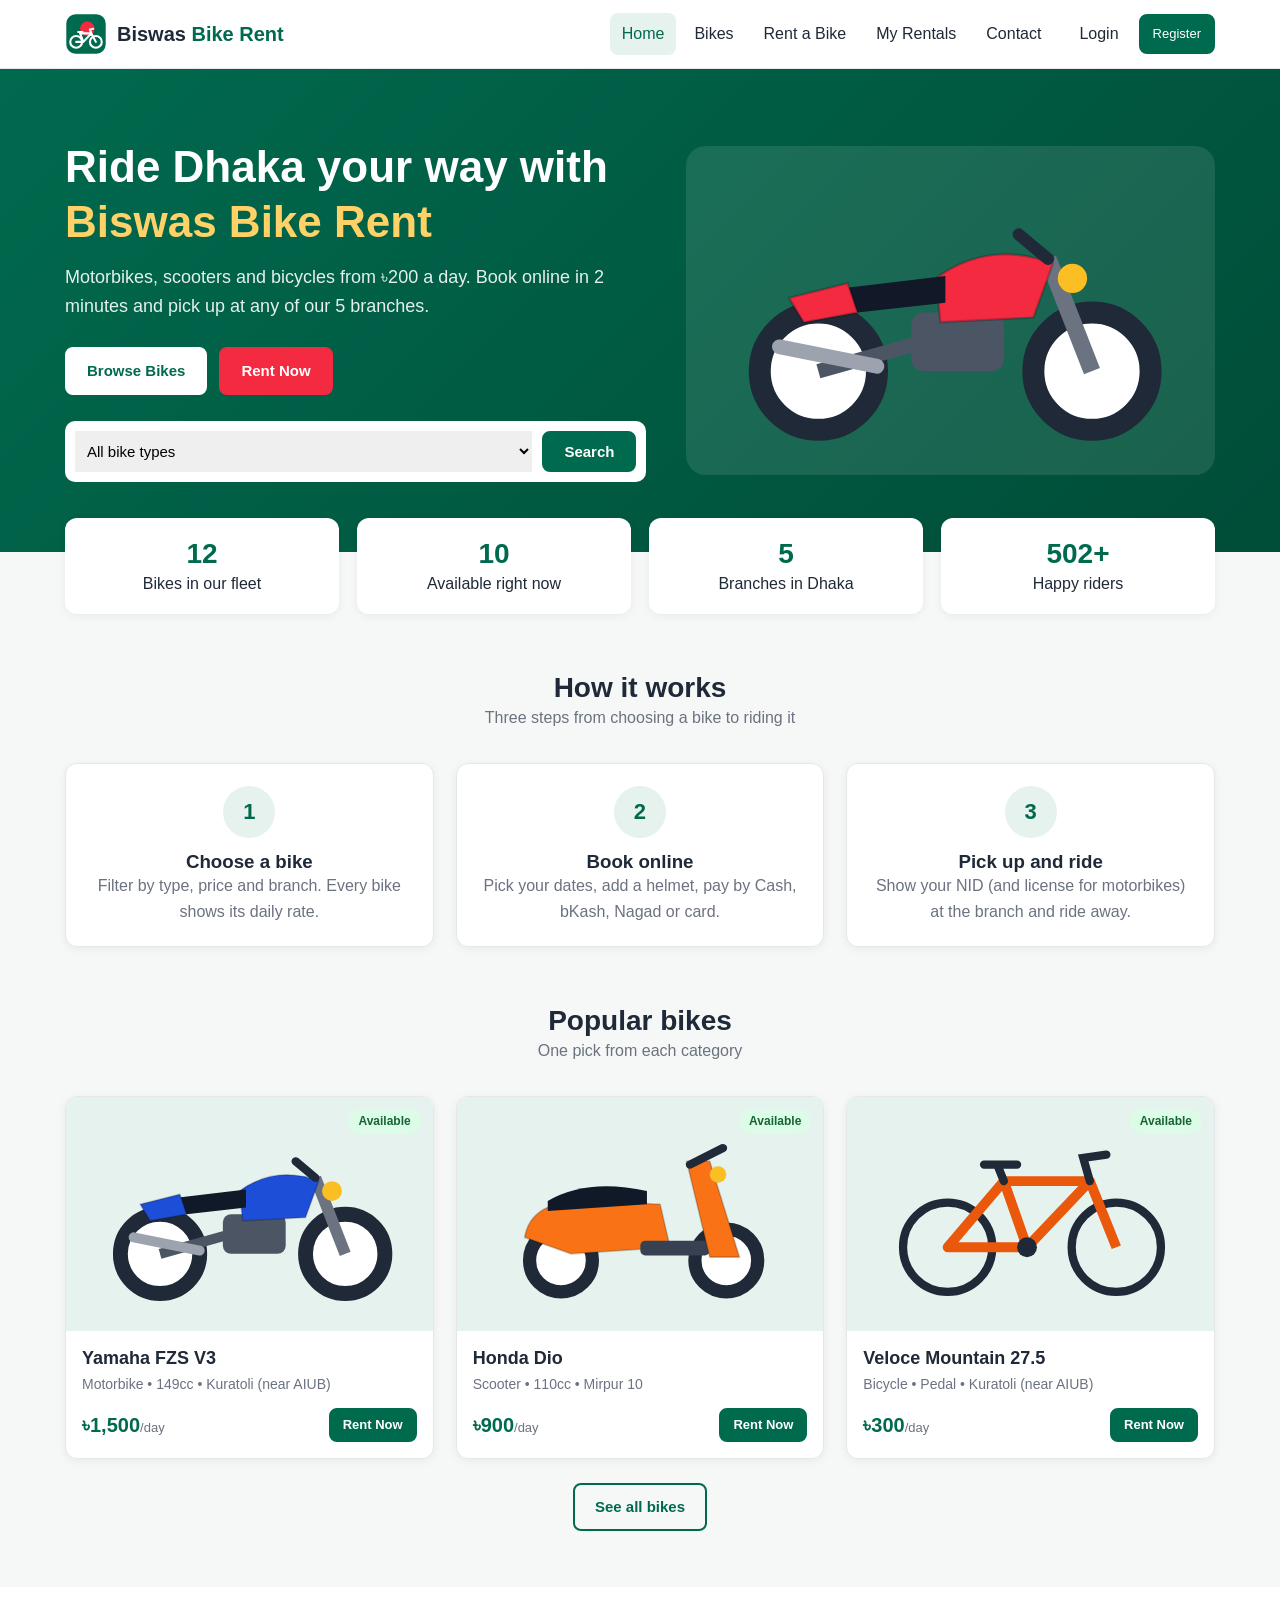
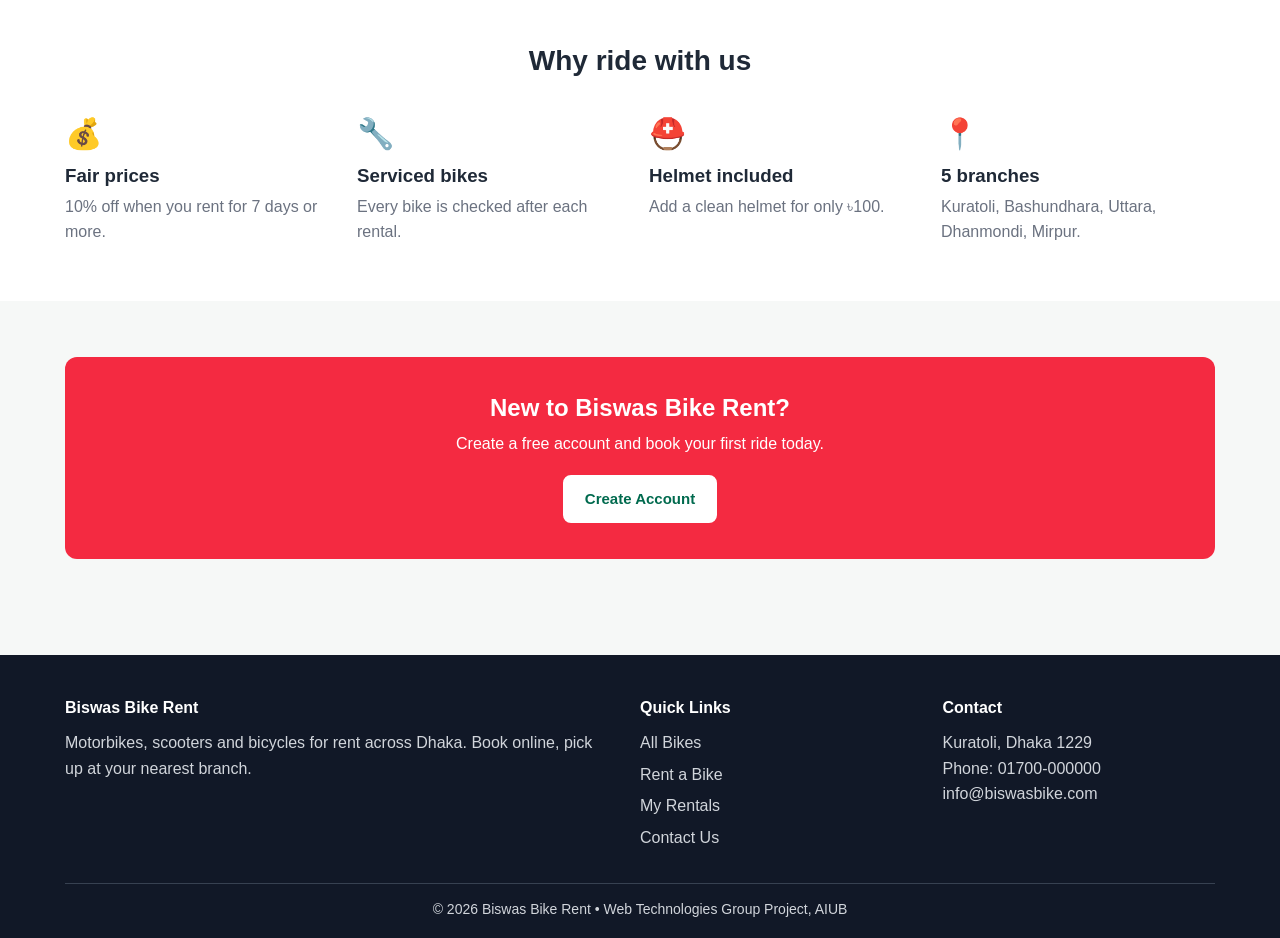
==== index.html @ cf392bbe "Add home page with stats and featured bikes" ====
<!DOCTYPE html>
<html lang="en">
<head>
  <meta charset="UTF-8">
  <meta name="viewport" content="width=device-width, initial-scale=1">
  <meta name="description" content="Biswas Bike Rent - rent motorbikes, scooters and bicycles in Dhaka">
  <title>Home | Biswas Bike Rent</title>
  <link rel="icon" type="image/svg+xml" href="images/logo-icon.svg">
  <link rel="stylesheet" href="css/style.css">
</head>
<body>

  <!-- ===== Header (same on every page) ===== -->
  <header class="site-header">
    <div class="container nav-wrap">
      <a href="index.html" class="brand">
        <img src="images/logo-icon.svg" alt="Biswas Bike Rent logo">
        <span>Biswas <b>Bike Rent</b></span>
      </a>
      <button class="menu-btn" id="menuBtn" aria-label="Open menu">&#9776;</button>
      <nav id="mainNav">
        <a href="index.html">Home</a>
        <a href="bikes.html">Bikes</a>
        <a href="rent.html">Rent a Bike</a>
        <a href="my-rentals.html">My Rentals</a>
        <a href="contact.html">Contact</a>
        <span id="navUser"></span>
      </nav>
    </div>
  </header>

  <!-- ===== Hero section ===== -->
  <section class="hero">
    <div class="container hero-inner">
      <div>
        <h1>Ride Dhaka your way with <span>Biswas Bike Rent</span></h1>
        <p>Motorbikes, scooters and bicycles from &#2547;200 a day. Book online in 2 minutes and pick up at any of our 5 branches.</p>
        <div class="hero-buttons">
          <a href="bikes.html" class="btn btn-white">Browse Bikes</a>
          <a href="rent.html" class="btn btn-red">Rent Now</a>
        </div>

        <!-- Quick search: sends the visitor to bikes.html?type=... -->
        <form class="quick-search" id="quickSearch">
          <select id="quickType">
            <option value="">All bike types</option>
            <option value="Motorbike">Motorbike</option>
            <option value="Scooter">Scooter</option>
            <option value="Bicycle">Bicycle</option>
          </select>
          <button type="submit" class="btn">Search</button>
        </form>
      </div>
      <div class="hero-art" id="heroArt"></div>
    </div>
  </section>

  <!-- ===== Live numbers (filled by home.js) ===== -->
  <div class="container">
    <div class="stats-row">
      <div class="stat-box"><h3 id="statBikes">0</h3><p>Bikes in our fleet</p></div>
      <div class="stat-box"><h3 id="statAvailable">0</h3><p>Available right now</p></div>
      <div class="stat-box"><h3 id="statBranches">0</h3><p>Branches in Dhaka</p></div>
      <div class="stat-box"><h3 id="statRiders">0</h3><p>Happy riders</p></div>
    </div>
  </div>

  <!-- ===== How it works ===== -->
  <section class="section">
    <div class="container">
      <div class="section-title">
        <h2>How it works</h2>
        <p>Three steps from choosing a bike to riding it</p>
      </div>
      <div class="grid-3">
        <div class="card step">
          <div class="step-num">1</div>
          <h3>Choose a bike</h3>
          <p class="muted">Filter by type, price and branch. Every bike shows its daily rate.</p>
        </div>
        <div class="card step">
          <div class="step-num">2</div>
          <h3>Book online</h3>
          <p class="muted">Pick your dates, add a helmet, pay by Cash, bKash, Nagad or card.</p>
        </div>
        <div class="card step">
          <div class="step-num">3</div>
          <h3>Pick up and ride</h3>
          <p class="muted">Show your NID (and license for motorbikes) at the branch and ride away.</p>
        </div>
      </div>
    </div>
  </section>

  <!-- ===== Featured bikes (filled by home.js) ===== -->
  <section class="section" style="padding-top:0;">
    <div class="container">
      <div class="section-title">
        <h2>Popular bikes</h2>
        <p>One pick from each category</p>
      </div>
      <div class="grid-3" id="featuredBikes"></div>
      <p style="text-align:center; margin-top:24px;">
        <a href="bikes.html" class="btn btn-outline">See all bikes</a>
      </p>
    </div>
  </section>

  <!-- ===== Why choose us ===== -->
  <section class="section" style="background:#fff;">
    <div class="container">
      <div class="section-title">
        <h2>Why ride with us</h2>
      </div>
      <div class="grid-4">
        <div class="feature"><div class="icon">&#128176;</div><h3>Fair prices</h3><p class="muted">10% off when you rent for 7 days or more.</p></div>
        <div class="feature"><div class="icon">&#128295;</div><h3>Serviced bikes</h3><p class="muted">Every bike is checked after each rental.</p></div>
        <div class="feature"><div class="icon">&#9937;&#65039;</div><h3>Helmet included</h3><p class="muted">Add a clean helmet for only &#2547;100.</p></div>
        <div class="feature"><div class="icon">&#128205;</div><h3>5 branches</h3><p class="muted">Kuratoli, Bashundhara, Uttara, Dhanmondi, Mirpur.</p></div>
      </div>
    </div>
  </section>

  <!-- ===== Call to action ===== -->
  <section class="section">
    <div class="container">
      <div class="cta">
        <h2>New to Biswas Bike Rent?</h2>
        <p>Create a free account and book your first ride today.</p>
        <a href="register.html" class="btn btn-white">Create Account</a>
      </div>
    </div>
  </section>

  <!-- ===== Footer (same on every page) ===== -->
  <footer class="site-footer">
    <div class="container">
      <div class="footer-grid">
        <div>
          <h4>Biswas Bike Rent</h4>
          <p>Motorbikes, scooters and bicycles for rent across Dhaka. Book online, pick up at your nearest branch.</p>
        </div>
        <div>
          <h4>Quick Links</h4>
          <a href="bikes.html">All Bikes</a>
          <a href="rent.html">Rent a Bike</a>
          <a href="my-rentals.html">My Rentals</a>
          <a href="contact.html">Contact Us</a>
        </div>
        <div>
          <h4>Contact</h4>
          <p>Kuratoli, Dhaka 1229<br>Phone: 01700-000000</p>
          <a href="mailto:info@biswasbike.com">info@biswasbike.com</a>
        </div>
      </div>
      <div class="footer-bottom">&copy; <span id="year">2026</span> Biswas Bike Rent &bull; Web Technologies Group Project, AIUB</div>
    </div>
  </footer>

  <script src="js/storage.js"></script>
  <script src="js/home.js"></script>
</body>
</html>
---- css/style.css ----
/* =========================================================
   Biswas Bike Rent - Main Stylesheet (external CSS)
   Sections: 1. Variables & reset  2. Layout  3. Header/Nav
   4. Buttons  5. Home page  6. Bike cards  7. Forms
   8. Tables & badges  9. Dashboard  10. Footer  11. Mobile
   ========================================================= */

/* ---------- 1. Variables & reset ---------- */
:root {
  --green: #006a4e;
  --green-dark: #004d38;
  --green-light: #e6f2ee;
  --red: #f42a41;
  --orange: #f59e0b;
  --bg: #f6f8f7;
  --white: #ffffff;
  --text: #1f2937;
  --muted: #6b7280;
  --border: #e5e7eb;
  --radius: 12px;
  --shadow: 0 2px 10px rgba(0, 0, 0, 0.06);
}

* {
  margin: 0;
  padding: 0;
  box-sizing: border-box; /* width includes padding + border (box model) */
}

body {
  font-family: "Segoe UI", Roboto, Arial, sans-serif;
  background: var(--bg);
  color: var(--text);
  line-height: 1.6;
}

a {
  color: var(--green);
  text-decoration: none;
}

img {
  max-width: 100%;
}

h1, h2, h3 {
  line-height: 1.25;
}

/* ---------- 2. Layout ---------- */
.container {
  width: 92%;
  max-width: 1150px;
  margin: 0 auto;
}

.section {
  padding: 56px 0;
}

.section-title {
  text-align: center;
  margin-bottom: 32px;
}

.section-title h2 {
  font-size: 28px;
}

.section-title p {
  color: var(--muted);
}

.page-head {
  background: var(--green);
  color: var(--white);
  padding: 36px 0;
}

.page-head p {
  opacity: 0.85;
}

.grid-3 {
  display: grid;
  grid-template-columns: repeat(3, 1fr);
  gap: 22px;
}

.grid-4 {
  display: grid;
  grid-template-columns: repeat(4, 1fr);
  gap: 18px;
}

.card {
  background: var(--white);
  border: 1px solid var(--border);
  border-radius: var(--radius);
  padding: 22px;
  box-shadow: var(--shadow);
}

.muted {
  color: var(--muted);
}

.hidden {
  display: none !important;
}

/* ---------- 3. Header / Navigation ---------- */
.site-header {
  position: sticky; /* stays on top while scrolling */
  top: 0;
  z-index: 100;
  background: var(--white);
  border-bottom: 1px solid var(--border);
}

.nav-wrap {
  display: flex;
  align-items: center;
  justify-content: space-between;
  height: 68px;
}

.brand {
  display: flex;
  align-items: center;
  gap: 10px;
  color: var(--text);
  font-size: 20px;
  font-weight: 800;
}

.brand img {
  width: 42px;
  height: 42px;
}

.brand span b {
  color: var(--green);
}

#mainNav {
  display: flex;
  align-items: center;
  gap: 6px;
}

#mainNav a {
  color: var(--text);
  padding: 8px 12px;
  border-radius: 8px;
  font-weight: 500;
}

#mainNav a:hover,
#mainNav a.active {
  background: var(--green-light);
  color: var(--green);
}

#navUser {
  display: flex;
  align-items: center;
  gap: 8px;
  margin-left: 8px;
}

.hello {
  font-size: 14px;
  color: var(--muted);
}

.menu-btn {
  display: none;
  background: none;
  border: 1px solid var(--border);
  border-radius: 8px;
  font-size: 22px;
  padding: 2px 10px;
  cursor: pointer;
}

/* ---------- 4. Buttons ---------- */
.btn {
  display: inline-block;
  background: var(--green);
  color: var(--white) !important;
  border: 2px solid var(--green);
  padding: 10px 20px;
  border-radius: 8px;
  font-size: 15px;
  font-weight: 600;
  cursor: pointer;
  transition: background 0.2s;
}

.btn:hover {
  background: var(--green-dark);
  border-color: var(--green-dark);
}

.btn-outline {
  background: transparent;
  color: var(--green) !important;
}

.btn-outline:hover {
  background: var(--green-light);
}

.btn-red {
  background: var(--red);
  border-color: var(--red);
}

.btn-red:hover {
  background: #c81d31;
  border-color: #c81d31;
}

.btn-white {
  background: var(--white);
  color: var(--green) !important;
  border-color: var(--white);
}

.btn-sm {
  padding: 5px 12px;
  font-size: 13px;
}

.btn-block {
  width: 100%;
}

.btn:disabled {
  background: #9ca3af;
  border-color: #9ca3af;
  cursor: not-allowed;
}

/* ---------- 5. Home page ---------- */
.hero {
  background: linear-gradient(135deg, var(--green) 0%, var(--green-dark) 100%);
  color: var(--white);
  padding: 70px 0;
}

.hero-inner {
  display: grid;
  grid-template-columns: 1.1fr 1fr;
  gap: 40px;
  align-items: center;
}

.hero h1 {
  font-size: 44px;
  margin-bottom: 14px;
}

.hero h1 span {
  color: #ffd166;
}

.hero p {
  font-size: 18px;
  opacity: 0.9;
  margin-bottom: 26px;
}

.hero-buttons {
  display: flex;
  gap: 12px;
  flex-wrap: wrap;
}

.hero-art {
  background: rgba(255, 255, 255, 0.1);
  border-radius: 20px;
  padding: 20px;
}

.quick-search {
  display: flex;
  gap: 10px;
  margin-top: 26px;
  background: var(--white);
  padding: 10px;
  border-radius: 10px;
}

.quick-search select {
  flex: 1;
  border: none;
  font-size: 15px;
  padding: 8px;
}

.stats-row {
  display: grid;
  grid-template-columns: repeat(4, 1fr);
  gap: 18px;
  margin-top: -34px;
}

.stat-box {
  background: var(--white);
  border-radius: var(--radius);
  box-shadow: var(--shadow);
  padding: 18px;
  text-align: center;
}

.stat-box h3 {
  font-size: 28px;
  color: var(--green);
}

.step {
  text-align: center;
}

.step-num {
  width: 52px;
  height: 52px;
  line-height: 52px;
  margin: 0 auto 12px;
  border-radius: 50%;
  background: var(--green-light);
  color: var(--green);
  font-size: 22px;
  font-weight: 800;
}

.feature h3 {
  margin-bottom: 6px;
}

.feature .icon {
  font-size: 30px;
  margin-bottom: 6px;
}

.cta {
  background: var(--red);
  color: var(--white);
  border-radius: var(--radius);
  padding: 36px;
  text-align: center;
}

.cta h2 {
  margin-bottom: 8px;
}

.cta p {
  margin-bottom: 18px;
}

/* ---------- 6. Bike cards & filters ---------- */
.filter-bar {
  display: flex;
  flex-wrap: wrap;
  gap: 12px;
  align-items: center;
  background: var(--white);
  border: 1px solid var(--border);
  border-radius: var(--radius);
  padding: 14px;
  margin-bottom: 24px;
}

.filter-bar input[type="text"],
.filter-bar select {
  padding: 9px 12px;
  border: 1px solid var(--border);
  border-radius: 8px;
  font-size: 14px;
}

.filter-bar input[type="text"] {
  flex: 1;
  min-width: 200px;
}

.filter-bar label {
  font-size: 14px;
}

.bike-card {
  background: var(--white);
  border: 1px solid var(--border);
  border-radius: var(--radius);
  overflow: hidden;
  box-shadow: var(--shadow);
  display: flex;
  flex-direction: column;
  transition: transform 0.2s;
}

.bike-card:hover {
  transform: translateY(-4px);
}

.bike-img {
  background: var(--green-light);
  padding: 18px;
  position: relative;
}

.bike-img .badge {
  position: absolute; /* placed relative to .bike-img */
  top: 12px;
  right: 12px;
}

.bike-body {
  padding: 16px;
  flex: 1;
  display: flex;
  flex-direction: column;
}

.bike-body h3 {
  font-size: 18px;
}

.bike-meta {
  color: var(--muted);
  font-size: 14px;
  margin: 4px 0 12px;
}

.bike-bottom {
  margin-top: auto;
  display: flex;
  justify-content: space-between;
  align-items: center;
}

.price {
  font-size: 20px;
  font-weight: 800;
  color: var(--green);
}

.price small {
  font-size: 13px;
  color: var(--muted);
  font-weight: 500;
}

.empty {
  text-align: center;
  padding: 40px;
  color: var(--muted);
}

/* ---------- 7. Forms ---------- */
.form-card {
  max-width: 460px;
  margin: 40px auto;
}

.form-card h2 {
  margin-bottom: 4px;
}

.form-grid {
  display: grid;
  grid-template-columns: 1fr 1fr;
  gap: 14px 18px;
}

.field {
  margin-bottom: 14px;
}

.form-grid .field {
  margin-bottom: 0;
}

.field.full {
  grid-column: 1 / 3;
}

.field label {
  display: block;
  font-weight: 600;
  font-size: 14px;
  margin-bottom: 5px;
}

.field input,
.field select,
.field textarea {
  width: 100%;
  padding: 10px 12px;
  border: 1px solid var(--border);
  border-radius: 8px;
  font-size: 15px;
  font-family: inherit;
  background: var(--white);
}

.field input:focus,
.field select:focus,
.field textarea:focus {
  outline: 2px solid var(--green-light);
  border-color: var(--green);
}

.field input.invalid,
.field select.invalid,
.field textarea.invalid {
  border-color: var(--red);
}

.error-msg {
  color: var(--red);
  font-size: 13px;
  min-height: 18px;
}

.check-row {
  display: flex;
  gap: 8px;
  align-items: center;
  font-size: 14px;
}

.check-row input {
  width: auto;
}

.form-note {
  text-align: center;
  margin-top: 14px;
  font-size: 14px;
}

.demo-box {
  background: var(--green-light);
  border-radius: 8px;
  padding: 10px 12px;
  font-size: 13px;
  margin: 12px 0 16px;
}

.rent-layout {
  display: grid;
  grid-template-columns: 1.6fr 1fr;
  gap: 24px;
  align-items: start;
}

.summary {
  position: sticky;
  top: 90px;
}

.summary-row {
  display: flex;
  justify-content: space-between;
  padding: 7px 0;
  border-bottom: 1px dashed var(--border);
  font-size: 15px;
}

.summary-row.total {
  border-bottom: none;
  font-size: 20px;
  font-weight: 800;
  color: var(--green);
}

/* ---------- 8. Tables & badges ---------- */
.table-wrap {
  overflow-x: auto;
}

table.table {
  width: 100%;
  border-collapse: collapse;
  background: var(--white);
  font-size: 14px;
}

.table th,
.table td {
  padding: 10px 12px;
  text-align: left;
  border-bottom: 1px solid var(--border);
  vertical-align: middle;
}

.table th {
  background: var(--green-light);
  color: var(--green-dark);
  font-size: 13px;
  text-transform: uppercase;
}

.table tr:hover td {
  background: #fafafa;
}

.badge {
  display: inline-block;
  padding: 3px 10px;
  border-radius: 20px;
  font-size: 12px;
  font-weight: 700;
}

.badge-green { background: #dcfce7; color: #166534; }
.badge-red { background: #fee2e2; color: #991b1b; }
.badge-orange { background: #fef3c7; color: #92400e; }
.badge-gray { background: #f3f4f6; color: #374151; }
.badge-blue { background: #dbeafe; color: #1e40af; }

/* ---------- 9. Dashboard ---------- */
.dash-layout {
  display: grid;
  grid-template-columns: 220px 1fr;
  gap: 24px;
  align-items: start;
}

.side-menu {
  background: var(--white);
  border: 1px solid var(--border);
  border-radius: var(--radius);
  padding: 10px;
  position: sticky;
  top: 90px;
}

.side-menu button {
  display: block;
  width: 100%;
  text-align: left;
  background: none;
  border: none;
  padding: 11px 14px;
  border-radius: 8px;
  font-size: 15px;
  cursor: pointer;
  color: var(--text);
}

.side-menu button:hover,
.side-menu button.active {
  background: var(--green-light);
  color: var(--green);
  font-weight: 600;
}

.stat-card {
  background: var(--white);
  border: 1px solid var(--border);
  border-radius: var(--radius);
  padding: 18px;
  border-left: 5px solid var(--green);
}

.stat-card.red { border-left-color: var(--red); }
.stat-card.orange { border-left-color: var(--orange); }
.stat-card.blue { border-left-color: #2563eb; }

.stat-card p {
  color: var(--muted);
  font-size: 14px;
}

.stat-card h3 {
  font-size: 26px;
}

.panel-head {
  display: flex;
  justify-content: space-between;
  align-items: center;
  gap: 12px;
  flex-wrap: wrap;
  margin-bottom: 16px;
}

.bar-row {
  display: grid;
  grid-template-columns: 90px 1fr 110px;
  gap: 10px;
  align-items: center;
  margin-bottom: 10px;
  font-size: 14px;
}

.bar-track {
  background: var(--green-light);
  border-radius: 6px;
  height: 14px;
  overflow: hidden;
}

.bar-fill {
  background: var(--green);
  height: 100%;
}

.actions {
  display: flex;
  gap: 6px;
  flex-wrap: wrap;
}

.color-dot {
  display: inline-block;
  width: 14px;
  height: 14px;
  border-radius: 50%;
  vertical-align: middle;
  border: 1px solid #ccc;
}

/* Toast message (small popup at bottom right) */
#toast {
  position: fixed; /* stays in the same place on screen */
  right: 20px;
  bottom: 20px;
  background: var(--text);
  color: var(--white);
  padding: 12px 20px;
  border-radius: 8px;
  box-shadow: var(--shadow);
  opacity: 0;
  transform: translateY(20px);
  transition: all 0.3s;
  z-index: 999;
}

#toast.show {
  opacity: 1;
  transform: translateY(0);
}

#toast.error {
  background: var(--red);
}

#toast.success {
  background: var(--green);
}

/* ---------- 10. Footer ---------- */
.site-footer {
  background: #111827;
  color: #d1d5db;
  padding: 40px 0 18px;
  margin-top: 40px;
}

.footer-grid {
  display: grid;
  grid-template-columns: 2fr 1fr 1fr;
  gap: 30px;
}

.site-footer h4 {
  color: var(--white);
  margin-bottom: 10px;
}

.site-footer a {
  color: #d1d5db;
  display: block;
  margin-bottom: 6px;
}

.site-footer a:hover {
  color: var(--white);
}

.footer-bottom {
  border-top: 1px solid #374151;
  margin-top: 26px;
  padding-top: 14px;
  text-align: center;
  font-size: 14px;
}

/* ---------- 11. Mobile (screens 860px or smaller) ---------- */
@media (max-width: 860px) {
  .menu-btn {
    display: block;
  }

  #mainNav {
    display: none;
    position: absolute;
    top: 68px;
    left: 0;
    right: 0;
    flex-direction: column;
    align-items: stretch;
    background: var(--white);
    border-bottom: 1px solid var(--border);
    padding: 10px 4%;
  }

  #mainNav.open {
    display: flex;
  }

  #navUser {
    margin: 8px 0 0;
  }

  .hero-inner,
  .rent-layout,
  .dash-layout,
  .footer-grid {
    grid-template-columns: 1fr;
  }

  .grid-3,
  .grid-4,
  .stats-row {
    grid-template-columns: 1fr 1fr;
  }

  .hero h1 {
    font-size: 32px;
  }

  .side-menu,
  .summary {
    position: static;
  }
}

@media (max-width: 560px) {
  .grid-3,
  .grid-4,
  .stats-row,
  .form-grid {
    grid-template-columns: 1fr;
  }

  .field.full {
    grid-column: auto;
  }
}
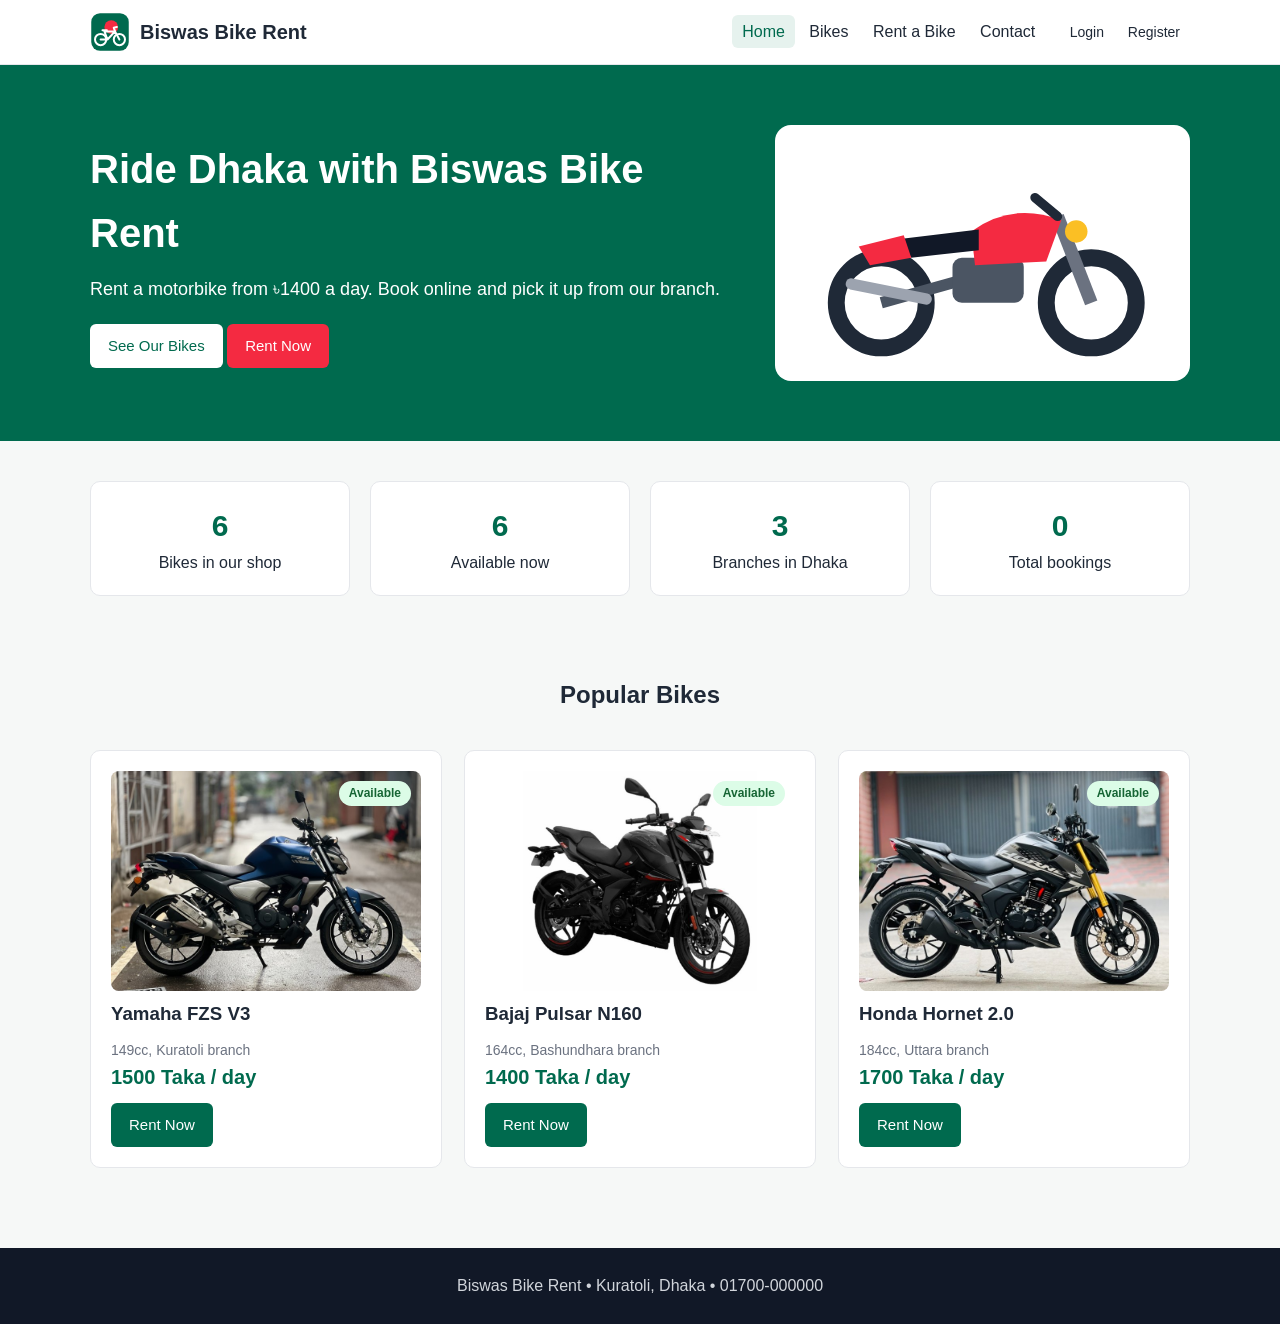
==== commit e8afd5a0: "Add home page" ====
--- a/index.html
+++ b/index.html
@@ -3,161 +3,63 @@
 <head>
   <meta charset="UTF-8">
   <meta name="viewport" content="width=device-width, initial-scale=1">
-  <meta name="description" content="Biswas Bike Rent - rent motorbikes, scooters and bicycles in Dhaka">
   <title>Home | Biswas Bike Rent</title>
-  <link rel="icon" type="image/svg+xml" href="images/logo-icon.svg">
+  <link rel="icon" href="images/logo-icon.svg">
   <link rel="stylesheet" href="css/style.css">
 </head>
 <body>
 
-  <!-- ===== Header (same on every page) ===== -->
-  <header class="site-header">
-    <div class="container nav-wrap">
-      <a href="index.html" class="brand">
-        <img src="images/logo-icon.svg" alt="Biswas Bike Rent logo">
-        <span>Biswas <b>Bike Rent</b></span>
-      </a>
-      <button class="menu-btn" id="menuBtn" aria-label="Open menu">&#9776;</button>
-      <nav id="mainNav">
-        <a href="index.html">Home</a>
+  <!-- Header (same on every page) -->
+  <header class="header">
+    <div class="container">
+      <a href="index.html" class="logo"><img src="images/logo-icon.svg" alt="Logo"> Biswas Bike Rent</a>
+      <nav class="nav">
+        <a href="index.html" class="active">Home</a>
         <a href="bikes.html">Bikes</a>
         <a href="rent.html">Rent a Bike</a>
-        <a href="my-rentals.html">My Rentals</a>
         <a href="contact.html">Contact</a>
         <span id="navUser"></span>
       </nav>
     </div>
   </header>
 
-  <!-- ===== Hero section ===== -->
+  <!-- Hero section -->
   <section class="hero">
-    <div class="container hero-inner">
+    <div class="container">
       <div>
-        <h1>Ride Dhaka your way with <span>Biswas Bike Rent</span></h1>
-        <p>Motorbikes, scooters and bicycles from &#2547;200 a day. Book online in 2 minutes and pick up at any of our 5 branches.</p>
-        <div class="hero-buttons">
-          <a href="bikes.html" class="btn btn-white">Browse Bikes</a>
-          <a href="rent.html" class="btn btn-red">Rent Now</a>
-        </div>
-
-        <!-- Quick search: sends the visitor to bikes.html?type=... -->
-        <form class="quick-search" id="quickSearch">
-          <select id="quickType">
-            <option value="">All bike types</option>
-            <option value="Motorbike">Motorbike</option>
-            <option value="Scooter">Scooter</option>
-            <option value="Bicycle">Bicycle</option>
-          </select>
-          <button type="submit" class="btn">Search</button>
-        </form>
+        <h1>Ride Dhaka with Biswas Bike Rent</h1>
+        <p>Rent a motorbike from &#2547;1400 a day. Book online and pick it up from our branch.</p>
+        <a href="bikes.html" class="btn btn-white">See Our Bikes</a>
+        <a href="rent.html" class="btn btn-red">Rent Now</a>
       </div>
-      <div class="hero-art" id="heroArt"></div>
+      <img src="images/bike.svg" alt="Motorbike">
     </div>
   </section>
 
-  <!-- ===== Live numbers (filled by home.js) ===== -->
-  <div class="container">
-    <div class="stats-row">
-      <div class="stat-box"><h3 id="statBikes">0</h3><p>Bikes in our fleet</p></div>
-      <div class="stat-box"><h3 id="statAvailable">0</h3><p>Available right now</p></div>
-      <div class="stat-box"><h3 id="statBranches">0</h3><p>Branches in Dhaka</p></div>
-      <div class="stat-box"><h3 id="statRiders">0</h3><p>Happy riders</p></div>
-    </div>
-  </div>
-
-  <!-- ===== How it works ===== -->
+  <!-- Numbers (filled by home.js) -->
   <section class="section">
-    <div class="container">
-      <div class="section-title">
-        <h2>How it works</h2>
-        <p>Three steps from choosing a bike to riding it</p>
-      </div>
-      <div class="grid-3">
-        <div class="card step">
-          <div class="step-num">1</div>
-          <h3>Choose a bike</h3>
-          <p class="muted">Filter by type, price and branch. Every bike shows its daily rate.</p>
-        </div>
-        <div class="card step">
-          <div class="step-num">2</div>
-          <h3>Book online</h3>
-          <p class="muted">Pick your dates, add a helmet, pay by Cash, bKash, Nagad or card.</p>
-        </div>
-        <div class="card step">
-          <div class="step-num">3</div>
-          <h3>Pick up and ride</h3>
-          <p class="muted">Show your NID (and license for motorbikes) at the branch and ride away.</p>
-        </div>
-      </div>
+    <div class="container boxes">
+      <div class="box"><h2 id="totalBikes">0</h2><p>Bikes in our shop</p></div>
+      <div class="box"><h2 id="availableBikes">0</h2><p>Available now</p></div>
+      <div class="box"><h2>3</h2><p>Branches in Dhaka</p></div>
+      <div class="box"><h2 id="totalBookings">0</h2><p>Total bookings</p></div>
     </div>
   </section>
 
-  <!-- ===== Featured bikes (filled by home.js) ===== -->
-  <section class="section" style="padding-top:0;">
+  <!-- Popular bikes (filled by home.js) -->
+  <section class="section">
     <div class="container">
-      <div class="section-title">
-        <h2>Popular bikes</h2>
-        <p>One pick from each category</p>
-      </div>
-      <div class="grid-3" id="featuredBikes"></div>
-      <p style="text-align:center; margin-top:24px;">
-        <a href="bikes.html" class="btn btn-outline">See all bikes</a>
-      </p>
+      <h2 class="center">Popular Bikes</h2><br>
+      <div class="bike-list" id="popularBikes"></div>
     </div>
   </section>
 
-  <!-- ===== Why choose us ===== -->
-  <section class="section" style="background:#fff;">
-    <div class="container">
-      <div class="section-title">
-        <h2>Why ride with us</h2>
-      </div>
-      <div class="grid-4">
-        <div class="feature"><div class="icon">&#128176;</div><h3>Fair prices</h3><p class="muted">10% off when you rent for 7 days or more.</p></div>
-        <div class="feature"><div class="icon">&#128295;</div><h3>Serviced bikes</h3><p class="muted">Every bike is checked after each rental.</p></div>
-        <div class="feature"><div class="icon">&#9937;&#65039;</div><h3>Helmet included</h3><p class="muted">Add a clean helmet for only &#2547;100.</p></div>
-        <div class="feature"><div class="icon">&#128205;</div><h3>5 branches</h3><p class="muted">Kuratoli, Bashundhara, Uttara, Dhanmondi, Mirpur.</p></div>
-      </div>
-    </div>
-  </section>
-
-  <!-- ===== Call to action ===== -->
-  <section class="section">
-    <div class="container">
-      <div class="cta">
-        <h2>New to Biswas Bike Rent?</h2>
-        <p>Create a free account and book your first ride today.</p>
-        <a href="register.html" class="btn btn-white">Create Account</a>
-      </div>
-    </div>
-  </section>
-
-  <!-- ===== Footer (same on every page) ===== -->
-  <footer class="site-footer">
-    <div class="container">
-      <div class="footer-grid">
-        <div>
-          <h4>Biswas Bike Rent</h4>
-          <p>Motorbikes, scooters and bicycles for rent across Dhaka. Book online, pick up at your nearest branch.</p>
-        </div>
-        <div>
-          <h4>Quick Links</h4>
-          <a href="bikes.html">All Bikes</a>
-          <a href="rent.html">Rent a Bike</a>
-          <a href="my-rentals.html">My Rentals</a>
-          <a href="contact.html">Contact Us</a>
-        </div>
-        <div>
-          <h4>Contact</h4>
-          <p>Kuratoli, Dhaka 1229<br>Phone: 01700-000000</p>
-          <a href="mailto:info@biswasbike.com">info@biswasbike.com</a>
-        </div>
-      </div>
-      <div class="footer-bottom">&copy; <span id="year">2026</span> Biswas Bike Rent &bull; Web Technologies Group Project, AIUB</div>
-    </div>
+  <!-- Footer (same on every page) -->
+  <footer class="footer">
+    <p>Biswas Bike Rent &bull; Kuratoli, Dhaka &bull; 01700-000000</p>
   </footer>
 
-  <script src="js/storage.js"></script>
+  <script src="js/data.js"></script>
   <script src="js/home.js"></script>
 </body>
 </html>
--- a/css/style.css
+++ b/css/style.css
@@ -1,856 +1,360 @@
-/* =========================================================
-   Biswas Bike Rent - Main Stylesheet (external CSS)
-   Sections: 1. Variables & reset  2. Layout  3. Header/Nav
-   4. Buttons  5. Home page  6. Bike cards  7. Forms
-   8. Tables & badges  9. Dashboard  10. Footer  11. Mobile
-   ========================================================= */
-
-/* ---------- 1. Variables & reset ---------- */
-:root {
-  --green: #006a4e;
-  --green-dark: #004d38;
-  --green-light: #e6f2ee;
-  --red: #f42a41;
-  --orange: #f59e0b;
-  --bg: #f6f8f7;
-  --white: #ffffff;
-  --text: #1f2937;
-  --muted: #6b7280;
-  --border: #e5e7eb;
-  --radius: 12px;
-  --shadow: 0 2px 10px rgba(0, 0, 0, 0.06);
-}
-
+/* ----- Universal selector: reset ----- */
 * {
   margin: 0;
   padding: 0;
-  box-sizing: border-box; /* width includes padding + border (box model) */
-}
-
+  box-sizing: border-box; /* width includes padding and border */
+}
+
+/* ----- Element selectors ----- */
 body {
-  font-family: "Segoe UI", Roboto, Arial, sans-serif;
-  background: var(--bg);
-  color: var(--text);
+  font-family: "Segoe UI", Arial, sans-serif;
+  background-color: #f6f8f7;
+  color: #1f2937;
   line-height: 1.6;
 }
 
 a {
-  color: var(--green);
+  color: #006a4e;
   text-decoration: none;
 }
 
-img {
-  max-width: 100%;
-}
-
 h1, h2, h3 {
-  line-height: 1.25;
-}
-
-/* ---------- 2. Layout ---------- */
+  margin-bottom: 10px;
+}
+
+/* ----- Layout ----- */
 .container {
-  width: 92%;
-  max-width: 1150px;
+  width: 90%;
+  max-width: 1100px;
   margin: 0 auto;
 }
 
 .section {
-  padding: 56px 0;
-}
-
-.section-title {
+  padding: 40px 0;
+}
+
+.center {
   text-align: center;
-  margin-bottom: 32px;
-}
-
-.section-title h2 {
-  font-size: 28px;
-}
-
-.section-title p {
-  color: var(--muted);
-}
-
-.page-head {
-  background: var(--green);
-  color: var(--white);
-  padding: 36px 0;
-}
-
-.page-head p {
-  opacity: 0.85;
-}
-
-.grid-3 {
-  display: grid;
-  grid-template-columns: repeat(3, 1fr);
-  gap: 22px;
-}
-
-.grid-4 {
-  display: grid;
-  grid-template-columns: repeat(4, 1fr);
-  gap: 18px;
-}
-
-.card {
-  background: var(--white);
-  border: 1px solid var(--border);
-  border-radius: var(--radius);
-  padding: 22px;
-  box-shadow: var(--shadow);
 }
 
 .muted {
-  color: var(--muted);
-}
-
-.hidden {
-  display: none !important;
-}
-
-/* ---------- 3. Header / Navigation ---------- */
-.site-header {
-  position: sticky; /* stays on top while scrolling */
+  color: #6b7280;
+  font-size: 14px;
+}
+
+/* ----- Header and navigation bar ----- */
+.header {
+  position: sticky; /* stays at the top while scrolling */
   top: 0;
-  z-index: 100;
-  background: var(--white);
-  border-bottom: 1px solid var(--border);
-}
-
-.nav-wrap {
-  display: flex;
+  z-index: 10; /* stays above the page content */
+  background-color: white;
+  border-bottom: 1px solid #e5e7eb;
+  padding: 12px 0;
+}
+
+.header .container {
+  display: flex;
+  justify-content: space-between;
   align-items: center;
-  justify-content: space-between;
-  height: 68px;
-}
-
-.brand {
+}
+
+.logo {
   display: flex;
   align-items: center;
   gap: 10px;
-  color: var(--text);
   font-size: 20px;
-  font-weight: 800;
-}
-
-.brand img {
-  width: 42px;
-  height: 42px;
-}
-
-.brand span b {
-  color: var(--green);
-}
-
-#mainNav {
-  display: flex;
-  align-items: center;
-  gap: 6px;
-}
-
-#mainNav a {
-  color: var(--text);
-  padding: 8px 12px;
-  border-radius: 8px;
-  font-weight: 500;
-}
-
-#mainNav a:hover,
-#mainNav a.active {
-  background: var(--green-light);
-  color: var(--green);
+  font-weight: bold;
+  color: #1f2937;
+}
+
+.logo img {
+  width: 40px;
+}
+
+.nav a {
+  color: #1f2937;
+  padding: 8px 10px;
+  border-radius: 6px;
+}
+
+.nav a:hover,
+.nav a.active {
+  background-color: #e6f2ee;
+  color: #006a4e;
 }
 
 #navUser {
-  display: flex;
-  align-items: center;
-  gap: 8px;
-  margin-left: 8px;
-}
-
-.hello {
-  font-size: 14px;
-  color: var(--muted);
-}
-
-.menu-btn {
-  display: none;
-  background: none;
-  border: 1px solid var(--border);
-  border-radius: 8px;
-  font-size: 22px;
-  padding: 2px 10px;
-  cursor: pointer;
-}
-
-/* ---------- 4. Buttons ---------- */
+  margin-left: 10px;
+  font-size: 14px;
+}
+
+/* ----- Buttons ----- */
 .btn {
   display: inline-block;
-  background: var(--green);
-  color: var(--white) !important;
-  border: 2px solid var(--green);
-  padding: 10px 20px;
-  border-radius: 8px;
+  background-color: #006a4e;
+  color: white;
+  border: none;
+  padding: 10px 18px;
+  border-radius: 6px;
   font-size: 15px;
-  font-weight: 600;
   cursor: pointer;
-  transition: background 0.2s;
 }
 
 .btn:hover {
-  background: var(--green-dark);
-  border-color: var(--green-dark);
-}
-
-.btn-outline {
-  background: transparent;
-  color: var(--green) !important;
-}
-
-.btn-outline:hover {
-  background: var(--green-light);
+  background-color: #004d38;
 }
 
 .btn-red {
-  background: var(--red);
-  border-color: var(--red);
+  background-color: #f42a41;
 }
 
 .btn-red:hover {
-  background: #c81d31;
-  border-color: #c81d31;
+  background-color: #c81d31;
 }
 
 .btn-white {
-  background: var(--white);
-  color: var(--green) !important;
-  border-color: var(--white);
-}
-
-.btn-sm {
-  padding: 5px 12px;
+  background-color: white;
+  color: #006a4e;
+}
+
+.btn-white:hover {
+  background-color: #e6f2ee;
+}
+
+.btn-small {
+  padding: 5px 10px;
   font-size: 13px;
 }
 
-.btn-block {
-  width: 100%;
-}
-
-.btn:disabled {
-  background: #9ca3af;
-  border-color: #9ca3af;
-  cursor: not-allowed;
-}
-
-/* ---------- 5. Home page ---------- */
+/* ----- Home page ----- */
 .hero {
-  background: linear-gradient(135deg, var(--green) 0%, var(--green-dark) 100%);
-  color: var(--white);
-  padding: 70px 0;
-}
-
-.hero-inner {
-  display: grid;
-  grid-template-columns: 1.1fr 1fr;
+  background-color: #006a4e;
+  color: white;
+  padding: 60px 0;
+}
+
+.hero .container {
+  display: flex;
+  align-items: center;
   gap: 40px;
-  align-items: center;
 }
 
 .hero h1 {
-  font-size: 44px;
-  margin-bottom: 14px;
-}
-
-.hero h1 span {
-  color: #ffd166;
+  font-size: 40px;
 }
 
 .hero p {
   font-size: 18px;
-  opacity: 0.9;
-  margin-bottom: 26px;
-}
-
-.hero-buttons {
-  display: flex;
-  gap: 12px;
+  margin-bottom: 20px;
+}
+
+.hero img {
+  width: 420px;
+  background-color: white;
+  border-radius: 16px;
+  padding: 20px;
+}
+
+/* ----- Page title band ----- */
+.page-title {
+  background-color: #006a4e;
+  color: white;
+  padding: 30px 0;
+}
+
+/* ----- Boxes for numbers ----- */
+.boxes {
+  display: flex;
+  gap: 20px;
+}
+
+.box {
+  flex: 1;
+  background-color: white;
+  border: 1px solid #e5e7eb;
+  border-radius: 10px;
+  padding: 20px;
+  text-align: center;
+}
+
+.box h2 {
+  color: #006a4e;
+  font-size: 30px;
+  margin-bottom: 0;
+}
+
+/* ----- Bike cards ----- */
+.bike-list {
+  display: flex;
   flex-wrap: wrap;
-}
-
-.hero-art {
-  background: rgba(255, 255, 255, 0.1);
-  border-radius: 20px;
+  gap: 2%; /* 3 cards of 32% + 2 gaps of 2% = 100% */
+  row-gap: 20px;
+}
+
+.bike-card {
+  position: relative; /* so the label can be placed inside it */
+  width: 32%;
+  background-color: white;
+  border: 1px solid #e5e7eb;
+  border-radius: 10px;
   padding: 20px;
 }
 
-.quick-search {
-  display: flex;
-  gap: 10px;
-  margin-top: 26px;
-  background: var(--white);
-  padding: 10px;
-  border-radius: 10px;
-}
-
-.quick-search select {
-  flex: 1;
-  border: none;
-  font-size: 15px;
-  padding: 8px;
-}
-
-.stats-row {
-  display: grid;
-  grid-template-columns: repeat(4, 1fr);
-  gap: 18px;
-  margin-top: -34px;
-}
-
-.stat-box {
-  background: var(--white);
-  border-radius: var(--radius);
-  box-shadow: var(--shadow);
-  padding: 18px;
-  text-align: center;
-}
-
-.stat-box h3 {
-  font-size: 28px;
-  color: var(--green);
-}
-
-.step {
-  text-align: center;
-}
-
-.step-num {
-  width: 52px;
-  height: 52px;
-  line-height: 52px;
-  margin: 0 auto 12px;
-  border-radius: 50%;
-  background: var(--green-light);
-  color: var(--green);
-  font-size: 22px;
-  font-weight: 800;
-}
-
-.feature h3 {
-  margin-bottom: 6px;
-}
-
-.feature .icon {
-  font-size: 30px;
-  margin-bottom: 6px;
-}
-
-.cta {
-  background: var(--red);
-  color: var(--white);
-  border-radius: var(--radius);
-  padding: 36px;
-  text-align: center;
-}
-
-.cta h2 {
-  margin-bottom: 8px;
-}
-
-.cta p {
-  margin-bottom: 18px;
-}
-
-/* ---------- 6. Bike cards & filters ---------- */
-.filter-bar {
-  display: flex;
-  flex-wrap: wrap;
-  gap: 12px;
-  align-items: center;
-  background: var(--white);
-  border: 1px solid var(--border);
-  border-radius: var(--radius);
-  padding: 14px;
-  margin-bottom: 24px;
-}
-
-.filter-bar input[type="text"],
-.filter-bar select {
-  padding: 9px 12px;
-  border: 1px solid var(--border);
+.bike-card img {
+  width: 100%;
+  height: 220px;
+  object-fit: cover; /* fill the box without stretching the photo */
   border-radius: 8px;
-  font-size: 14px;
-}
-
-.filter-bar input[type="text"] {
-  flex: 1;
-  min-width: 200px;
-}
-
-.filter-bar label {
-  font-size: 14px;
-}
-
-.bike-card {
-  background: var(--white);
-  border: 1px solid var(--border);
-  border-radius: var(--radius);
-  overflow: hidden;
-  box-shadow: var(--shadow);
-  display: flex;
-  flex-direction: column;
-  transition: transform 0.2s;
-}
-
-.bike-card:hover {
-  transform: translateY(-4px);
-}
-
-.bike-img {
-  background: var(--green-light);
-  padding: 18px;
-  position: relative;
-}
-
-.bike-img .badge {
-  position: absolute; /* placed relative to .bike-img */
-  top: 12px;
-  right: 12px;
-}
-
-.bike-body {
-  padding: 16px;
-  flex: 1;
-  display: flex;
-  flex-direction: column;
-}
-
-.bike-body h3 {
-  font-size: 18px;
-}
-
-.bike-meta {
-  color: var(--muted);
-  font-size: 14px;
-  margin: 4px 0 12px;
-}
-
-.bike-bottom {
-  margin-top: auto;
-  display: flex;
-  justify-content: space-between;
-  align-items: center;
+}
+
+.bike-card .label {
+  position: absolute; /* top right corner of the card */
+  top: 30px;
+  right: 30px;
 }
 
 .price {
   font-size: 20px;
-  font-weight: 800;
-  color: var(--green);
-}
-
-.price small {
-  font-size: 13px;
-  color: var(--muted);
-  font-weight: 500;
-}
-
-.empty {
-  text-align: center;
-  padding: 40px;
-  color: var(--muted);
-}
-
-/* ---------- 7. Forms ---------- */
-.form-card {
-  max-width: 460px;
-  margin: 40px auto;
-}
-
-.form-card h2 {
-  margin-bottom: 4px;
-}
-
-.form-grid {
-  display: grid;
-  grid-template-columns: 1fr 1fr;
-  gap: 14px 18px;
-}
-
-.field {
-  margin-bottom: 14px;
-}
-
-.form-grid .field {
-  margin-bottom: 0;
-}
-
-.field.full {
-  grid-column: 1 / 3;
-}
-
-.field label {
-  display: block;
-  font-weight: 600;
-  font-size: 14px;
-  margin-bottom: 5px;
-}
-
-.field input,
-.field select,
-.field textarea {
-  width: 100%;
-  padding: 10px 12px;
-  border: 1px solid var(--border);
-  border-radius: 8px;
-  font-size: 15px;
-  font-family: inherit;
-  background: var(--white);
-}
-
-.field input:focus,
-.field select:focus,
-.field textarea:focus {
-  outline: 2px solid var(--green-light);
-  border-color: var(--green);
-}
-
-.field input.invalid,
-.field select.invalid,
-.field textarea.invalid {
-  border-color: var(--red);
-}
-
-.error-msg {
-  color: var(--red);
-  font-size: 13px;
-  min-height: 18px;
-}
-
-.check-row {
-  display: flex;
-  gap: 8px;
-  align-items: center;
-  font-size: 14px;
-}
-
-.check-row input {
-  width: auto;
-}
-
-.form-note {
-  text-align: center;
-  margin-top: 14px;
-  font-size: 14px;
-}
-
-.demo-box {
-  background: var(--green-light);
-  border-radius: 8px;
-  padding: 10px 12px;
-  font-size: 13px;
-  margin: 12px 0 16px;
-}
-
-.rent-layout {
-  display: grid;
-  grid-template-columns: 1.6fr 1fr;
-  gap: 24px;
-  align-items: start;
-}
-
-.summary {
-  position: sticky;
-  top: 90px;
-}
-
-.summary-row {
-  display: flex;
-  justify-content: space-between;
-  padding: 7px 0;
-  border-bottom: 1px dashed var(--border);
-  font-size: 15px;
-}
-
-.summary-row.total {
-  border-bottom: none;
-  font-size: 20px;
-  font-weight: 800;
-  color: var(--green);
-}
-
-/* ---------- 8. Tables & badges ---------- */
-.table-wrap {
-  overflow-x: auto;
-}
-
-table.table {
-  width: 100%;
-  border-collapse: collapse;
-  background: var(--white);
-  font-size: 14px;
-}
-
-.table th,
-.table td {
-  padding: 10px 12px;
-  text-align: left;
-  border-bottom: 1px solid var(--border);
-  vertical-align: middle;
-}
-
-.table th {
-  background: var(--green-light);
-  color: var(--green-dark);
-  font-size: 13px;
-  text-transform: uppercase;
-}
-
-.table tr:hover td {
-  background: #fafafa;
-}
-
-.badge {
-  display: inline-block;
+  font-weight: bold;
+  color: #006a4e;
+  margin-bottom: 10px;
+}
+
+/* ----- Status labels ----- */
+.label {
   padding: 3px 10px;
   border-radius: 20px;
   font-size: 12px;
-  font-weight: 700;
-}
-
-.badge-green { background: #dcfce7; color: #166534; }
-.badge-red { background: #fee2e2; color: #991b1b; }
-.badge-orange { background: #fef3c7; color: #92400e; }
-.badge-gray { background: #f3f4f6; color: #374151; }
-.badge-blue { background: #dbeafe; color: #1e40af; }
-
-/* ---------- 9. Dashboard ---------- */
-.dash-layout {
-  display: grid;
-  grid-template-columns: 220px 1fr;
-  gap: 24px;
-  align-items: start;
-}
-
-.side-menu {
-  background: var(--white);
-  border: 1px solid var(--border);
-  border-radius: var(--radius);
+  font-weight: bold;
+}
+
+.green {
+  background-color: #dcfce7;
+  color: #166534;
+}
+
+.red {
+  background-color: #fee2e2;
+  color: #991b1b;
+}
+
+/* ----- Forms ----- */
+.form-box {
+  background-color: white;
+  border: 1px solid #e5e7eb;
+  border-radius: 10px;
+  padding: 25px;
+}
+
+.small-form {
+  max-width: 420px;
+  margin: 40px auto;
+}
+
+label {
+  display: block;
+  font-weight: bold;
+  font-size: 14px;
+  margin-top: 12px;
+}
+
+input[type="text"],
+input[type="email"],
+input[type="password"],
+input[type="number"],
+input[type="date"],
+select,
+textarea {
+  width: 100%;
+  padding: 9px;
+  border: 1px solid #d1d5db;
+  border-radius: 6px;
+  font-size: 15px;
+  margin-top: 4px;
+}
+
+form .btn {
+  margin-top: 18px;
+}
+
+.note {
+  background-color: #e6f2ee;
   padding: 10px;
-  position: sticky;
-  top: 90px;
-}
-
-.side-menu button {
-  display: block;
+  border-radius: 6px;
+  font-size: 14px;
+  margin-top: 10px;
+}
+
+/* ----- Booking page: form on the left, price on the right ----- */
+.two-columns {
+  display: flex;
+  gap: 25px;
+  align-items: flex-start;
+}
+
+.two-columns .form-box:first-child {
+  flex: 2;
+}
+
+.two-columns .form-box:last-child {
+  flex: 1;
+}
+
+.row {
+  display: flex;
+  justify-content: space-between;
+  border-bottom: 1px dashed #e5e7eb;
+  padding: 8px 0;
+}
+
+.total {
+  font-size: 20px;
+  font-weight: bold;
+  color: #006a4e;
+}
+
+/* ----- Tables ----- */
+table {
   width: 100%;
+  border-collapse: collapse;
+  background-color: white;
+  font-size: 14px;
+  margin-top: 10px;
+}
+
+th, td {
+  border: 1px solid #e5e7eb;
+  padding: 8px;
   text-align: left;
-  background: none;
-  border: none;
-  padding: 11px 14px;
-  border-radius: 8px;
-  font-size: 15px;
-  cursor: pointer;
-  color: var(--text);
-}
-
-.side-menu button:hover,
-.side-menu button.active {
-  background: var(--green-light);
-  color: var(--green);
-  font-weight: 600;
-}
-
-.stat-card {
-  background: var(--white);
-  border: 1px solid var(--border);
-  border-radius: var(--radius);
-  padding: 18px;
-  border-left: 5px solid var(--green);
-}
-
-.stat-card.red { border-left-color: var(--red); }
-.stat-card.orange { border-left-color: var(--orange); }
-.stat-card.blue { border-left-color: #2563eb; }
-
-.stat-card p {
-  color: var(--muted);
-  font-size: 14px;
-}
-
-.stat-card h3 {
-  font-size: 26px;
-}
-
-.panel-head {
-  display: flex;
-  justify-content: space-between;
-  align-items: center;
-  gap: 12px;
-  flex-wrap: wrap;
-  margin-bottom: 16px;
-}
-
-.bar-row {
-  display: grid;
-  grid-template-columns: 90px 1fr 110px;
-  gap: 10px;
-  align-items: center;
-  margin-bottom: 10px;
-  font-size: 14px;
-}
-
-.bar-track {
-  background: var(--green-light);
-  border-radius: 6px;
-  height: 14px;
-  overflow: hidden;
-}
-
-.bar-fill {
-  background: var(--green);
-  height: 100%;
-}
-
-.actions {
-  display: flex;
-  gap: 6px;
-  flex-wrap: wrap;
-}
-
-.color-dot {
-  display: inline-block;
-  width: 14px;
-  height: 14px;
-  border-radius: 50%;
-  vertical-align: middle;
-  border: 1px solid #ccc;
-}
-
-/* Toast message (small popup at bottom right) */
-#toast {
-  position: fixed; /* stays in the same place on screen */
-  right: 20px;
-  bottom: 20px;
-  background: var(--text);
-  color: var(--white);
-  padding: 12px 20px;
-  border-radius: 8px;
-  box-shadow: var(--shadow);
-  opacity: 0;
-  transform: translateY(20px);
-  transition: all 0.3s;
-  z-index: 999;
-}
-
-#toast.show {
-  opacity: 1;
-  transform: translateY(0);
-}
-
-#toast.error {
-  background: var(--red);
-}
-
-#toast.success {
-  background: var(--green);
-}
-
-/* ---------- 10. Footer ---------- */
-.site-footer {
-  background: #111827;
+}
+
+th {
+  background-color: #e6f2ee;
+}
+
+/* ----- Footer ----- */
+.footer {
+  background-color: #111827;
   color: #d1d5db;
-  padding: 40px 0 18px;
+  text-align: center;
+  padding: 25px 0;
   margin-top: 40px;
 }
 
-.footer-grid {
-  display: grid;
-  grid-template-columns: 2fr 1fr 1fr;
-  gap: 30px;
-}
-
-.site-footer h4 {
-  color: var(--white);
-  margin-bottom: 10px;
-}
-
-.site-footer a {
-  color: #d1d5db;
-  display: block;
-  margin-bottom: 6px;
-}
-
-.site-footer a:hover {
-  color: var(--white);
-}
-
-.footer-bottom {
-  border-top: 1px solid #374151;
-  margin-top: 26px;
-  padding-top: 14px;
-  text-align: center;
-  font-size: 14px;
-}
-
-/* ---------- 11. Mobile (screens 860px or smaller) ---------- */
-@media (max-width: 860px) {
-  .menu-btn {
-    display: block;
+/* ----- Small screens (phones) ----- */
+@media (max-width: 800px) {
+  .header .container,
+  .hero .container,
+  .boxes,
+  .two-columns {
+    flex-direction: column;
   }
 
-  #mainNav {
-    display: none;
-    position: absolute;
-    top: 68px;
-    left: 0;
-    right: 0;
-    flex-direction: column;
-    align-items: stretch;
-    background: var(--white);
-    border-bottom: 1px solid var(--border);
-    padding: 10px 4%;
+  .hero img {
+    width: 100%;
   }
 
-  #mainNav.open {
-    display: flex;
+  .bike-card {
+    width: 100%;
   }
-
-  #navUser {
-    margin: 8px 0 0;
-  }
-
-  .hero-inner,
-  .rent-layout,
-  .dash-layout,
-  .footer-grid {
-    grid-template-columns: 1fr;
-  }
-
-  .grid-3,
-  .grid-4,
-  .stats-row {
-    grid-template-columns: 1fr 1fr;
-  }
-
-  .hero h1 {
-    font-size: 32px;
-  }
-
-  .side-menu,
-  .summary {
-    position: static;
-  }
-}
-
-@media (max-width: 560px) {
-  .grid-3,
-  .grid-4,
-  .stats-row,
-  .form-grid {
-    grid-template-columns: 1fr;
-  }
-
-  .field.full {
-    grid-column: auto;
-  }
-}
+}
